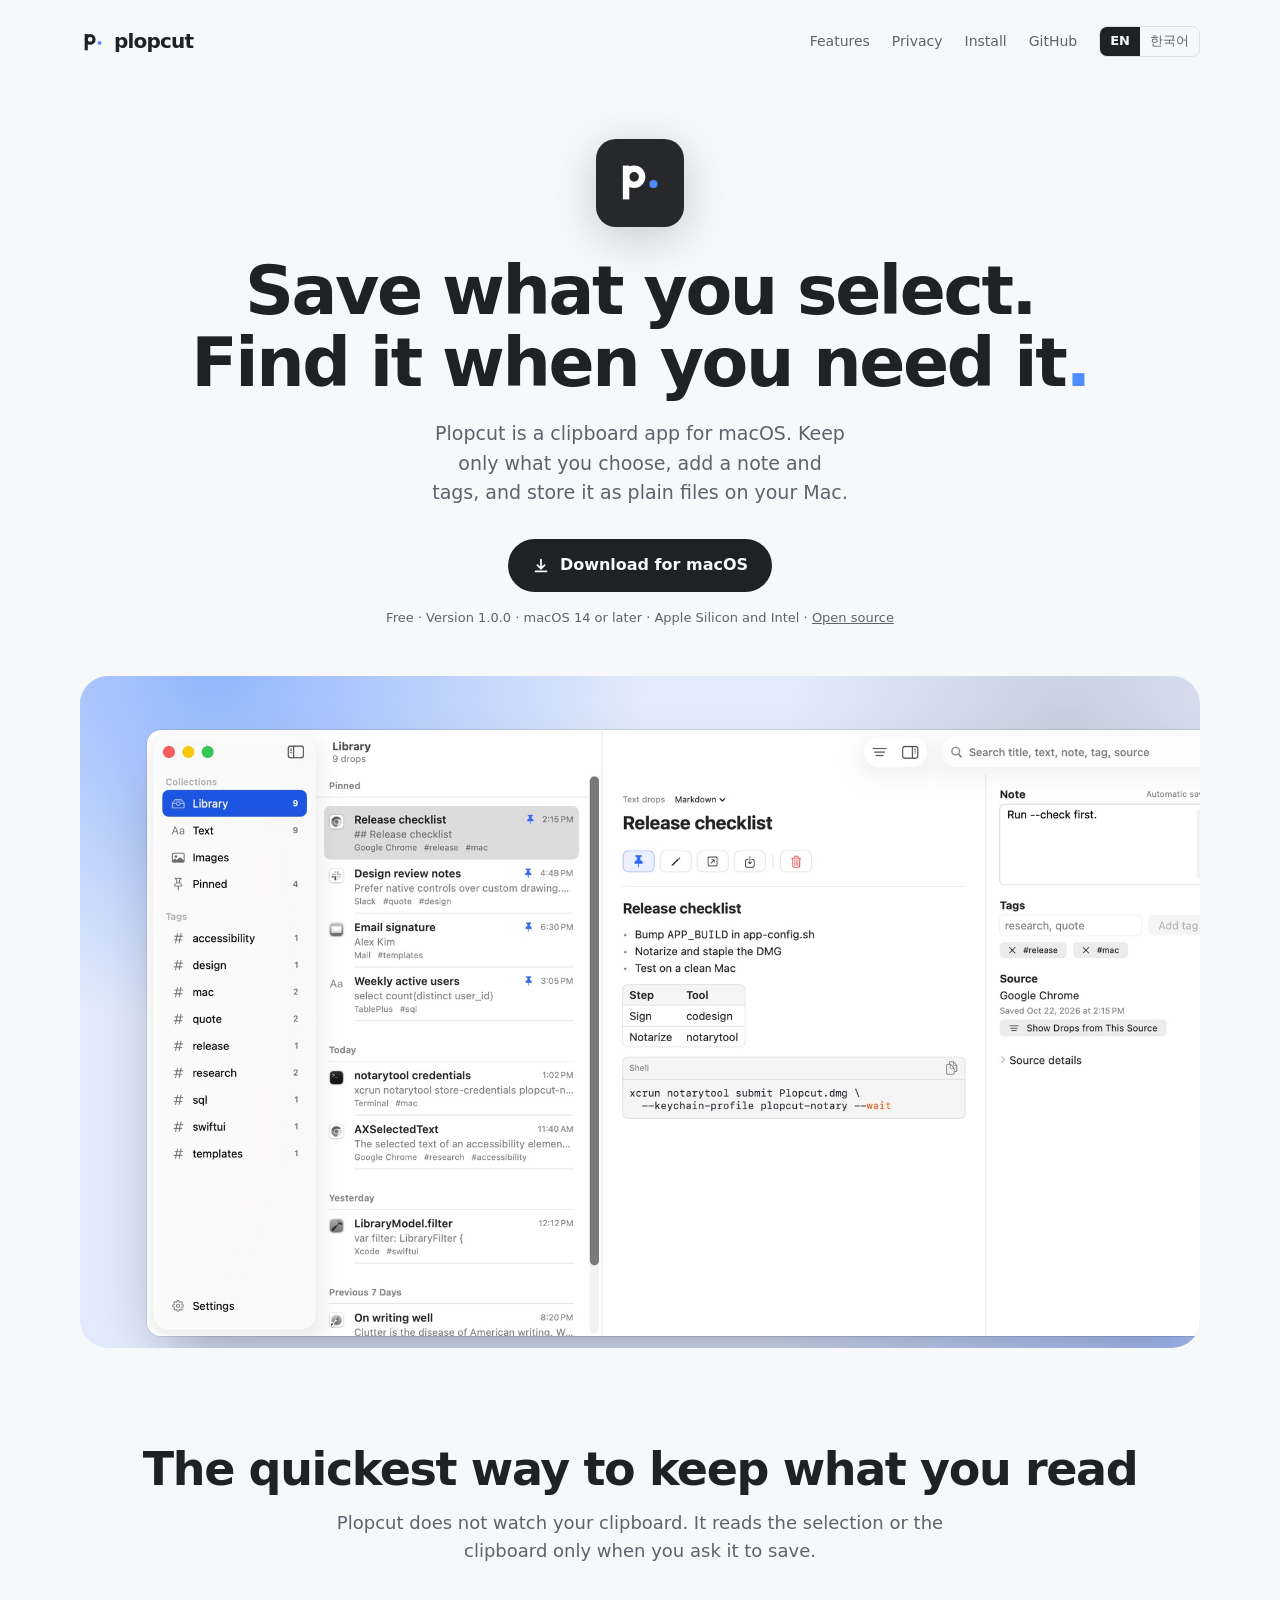
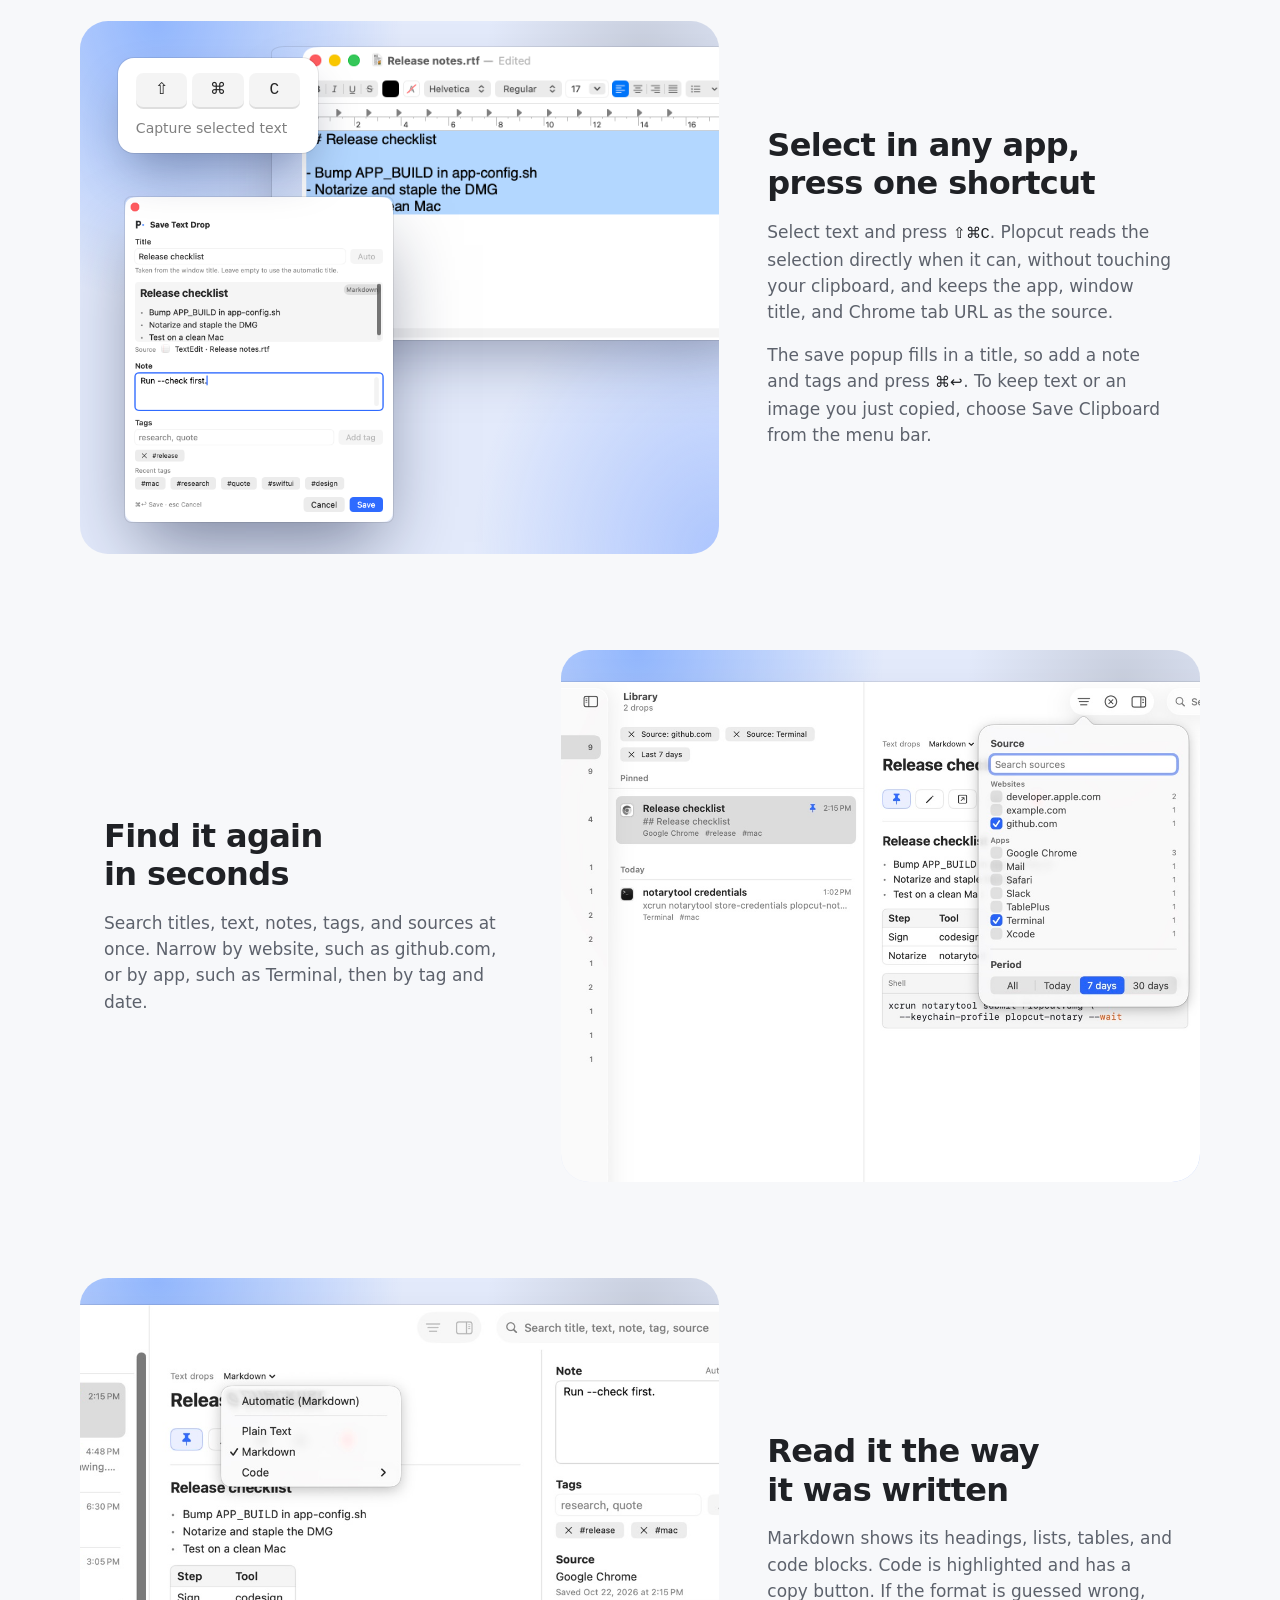
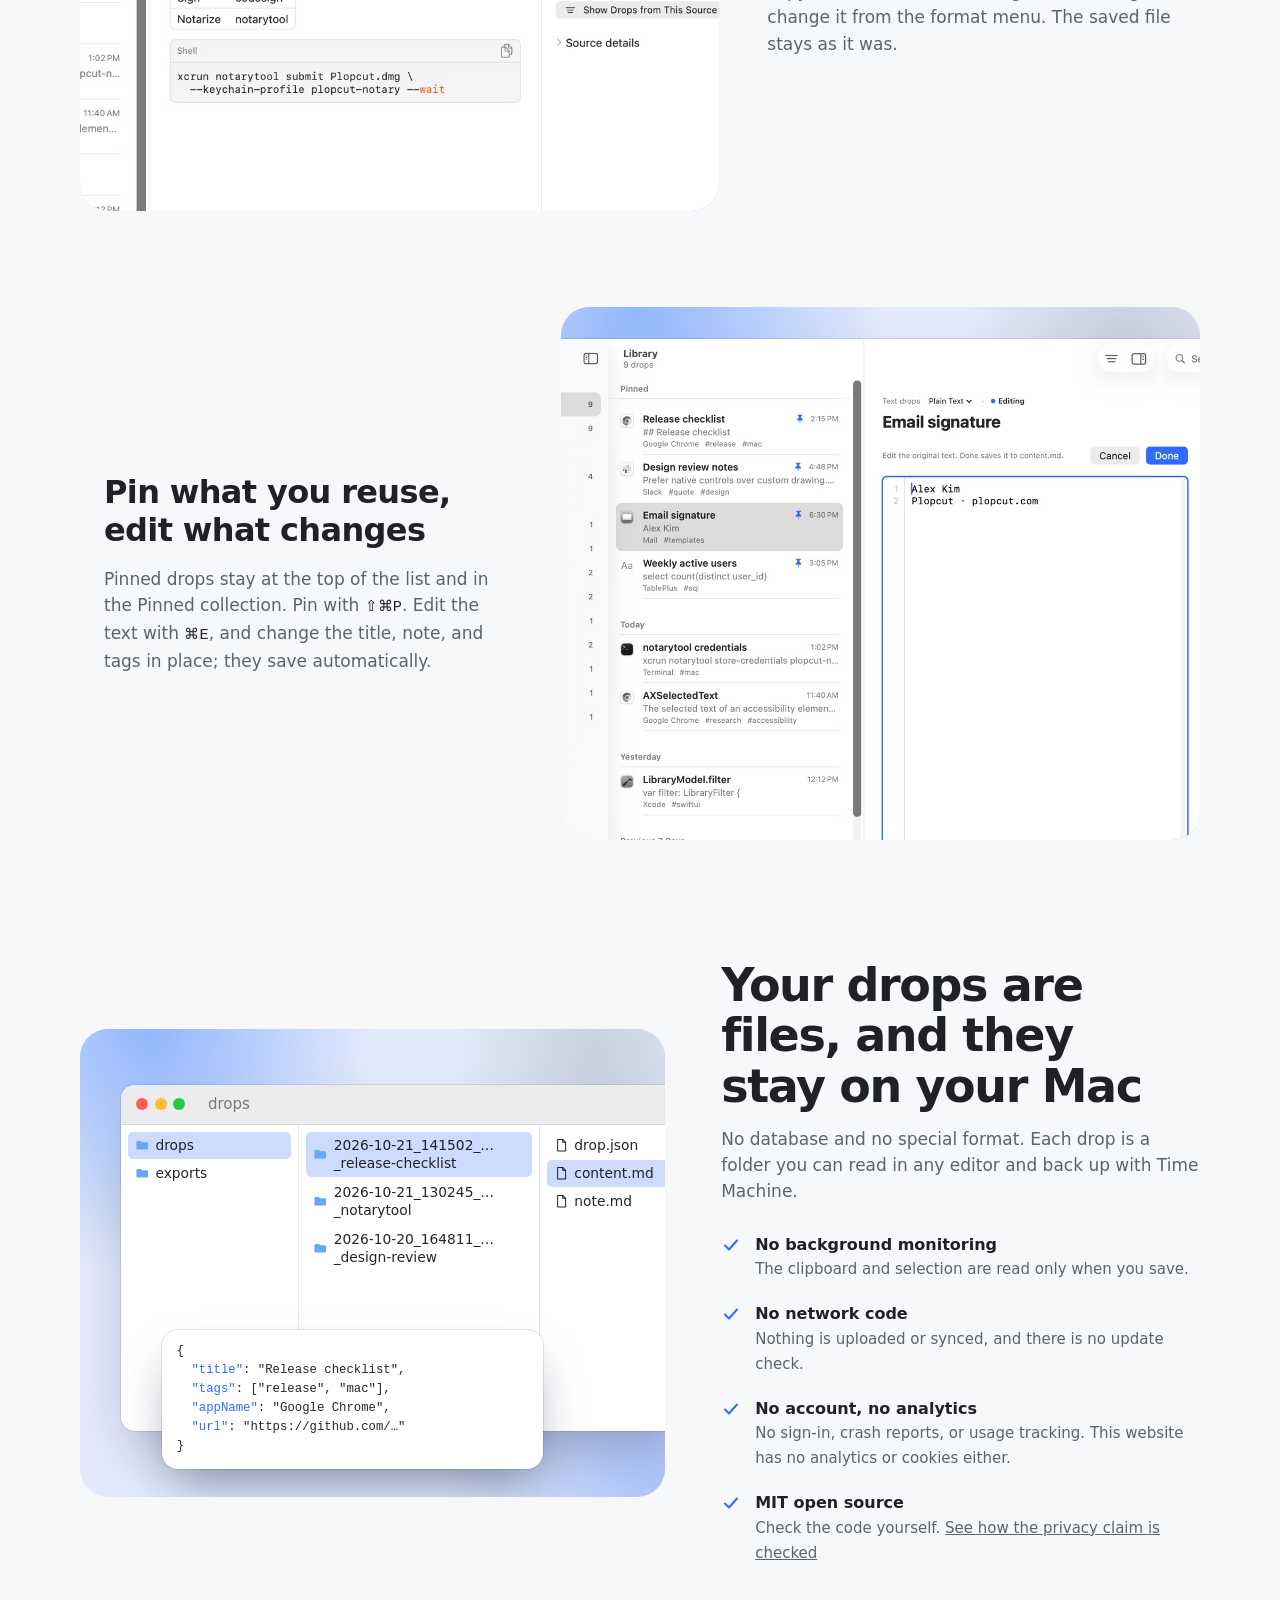
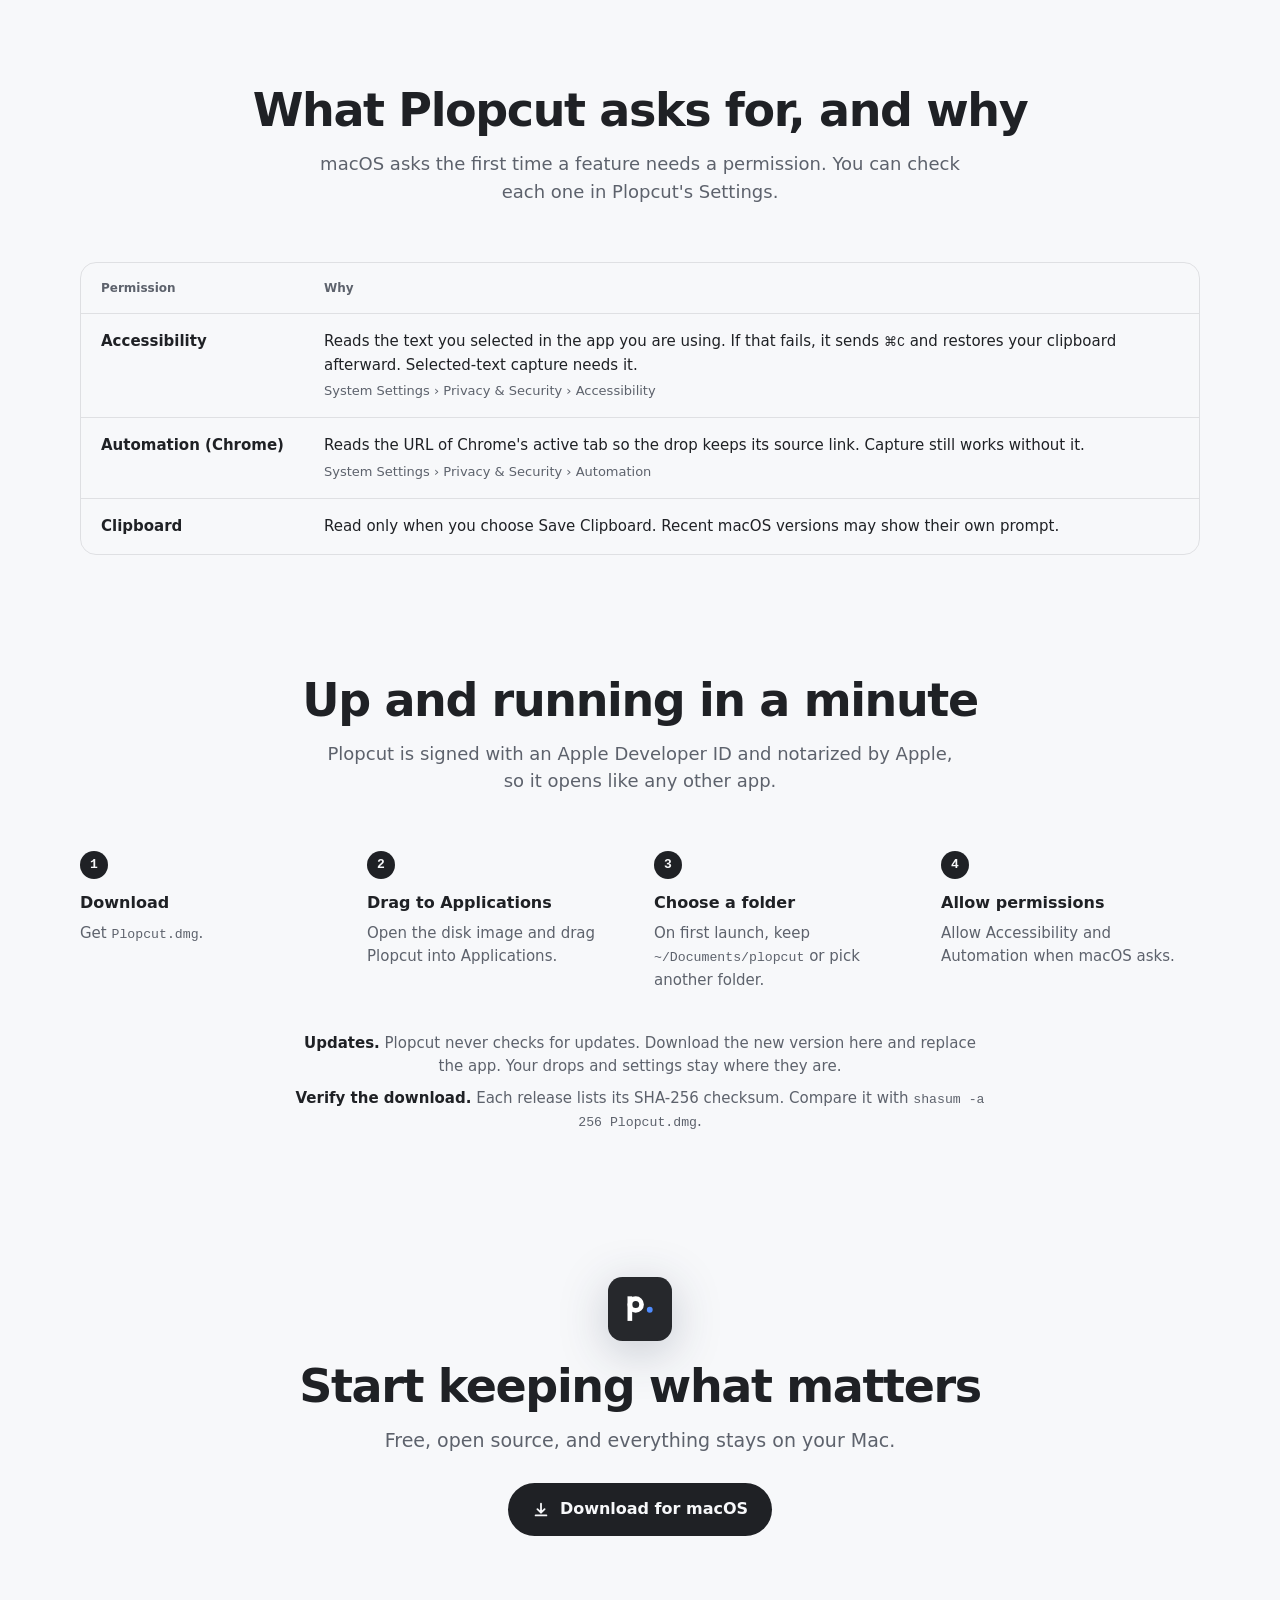
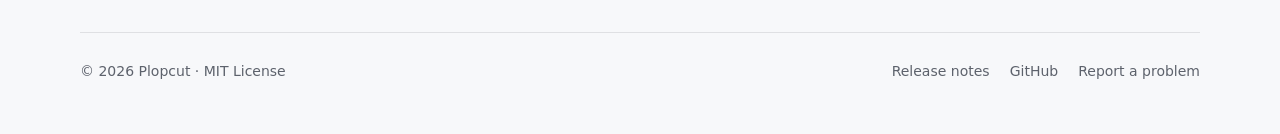
==== site/index.html @ f56895b6 "feat: add the static download site in English and Korean (PLO-109) site/index.html (en) and site/ko/" ====
<!doctype html>
<html lang="en">
<head>
<meta charset="utf-8">
<meta name="viewport" content="width=device-width, initial-scale=1, viewport-fit=cover">
<title>Plopcut — Save what you select, find it when you need it</title>
<meta name="description" content="Plopcut is a free, open-source clipboard app for macOS. Keep only what you choose, add a note and tags, and store it as plain files on your Mac.">
<meta name="color-scheme" content="light dark">
<link rel="canonical" href="https://plopcut.com/">
<link rel="alternate" hreflang="en" href="https://plopcut.com/">
<link rel="alternate" hreflang="ko" href="https://plopcut.com/ko/">
<link rel="alternate" hreflang="x-default" href="https://plopcut.com/">
<link rel="icon" href="assets/icon.svg" type="image/svg+xml">
<link rel="stylesheet" href="assets/site.css">
</head>
<body>
<svg width="0" height="0" style="position:absolute" aria-hidden="true">
  <symbol id="mark" viewBox="0 0 100 100">
    <g transform="translate(-5 -6)">
      <path d="M23 25H35V88H23Z" fill="currentColor"/>
      <circle cx="44" cy="46" r="15" fill="none" stroke="currentColor" stroke-width="12"/>
      <circle cx="80" cy="59.5" r="7.5" fill="#4f8cff"/>
    </g>
  </symbol>
  <symbol id="mark-mono" viewBox="0 0 100 100">
    <g transform="translate(-5 -6)" fill="currentColor">
      <path d="M23 25H35V88H23Z"/>
      <circle cx="44" cy="46" r="15" fill="none" stroke="currentColor" stroke-width="12"/>
      <circle cx="80" cy="59.5" r="7.5"/>
    </g>
  </symbol>
  <symbol id="appicon" viewBox="0 0 100 100">
    <rect width="100" height="100" rx="22.5" fill="#26282c"/>
    <g transform="translate(19.5 18.6) scale(0.61) translate(-5 -6)">
      <path d="M23 25H35V88H23Z" fill="#fff"/>
      <circle cx="44" cy="46" r="15" fill="none" stroke="#fff" stroke-width="12"/>
      <circle cx="80" cy="59.5" r="7.5" fill="#4f8cff"/>
    </g>
  </symbol>
  <symbol id="check" viewBox="0 0 20 20"><path d="M4 10.5l4 4 8-9" fill="none" stroke="currentColor" stroke-width="2" stroke-linecap="round" stroke-linejoin="round"/></symbol>
  <symbol id="i-pin" viewBox="0 0 20 20"><path d="M7 2h6l-1 5 3 3H5l3-3-1-5zM10 10v8" fill="none" stroke="currentColor" stroke-width="1.7" stroke-linejoin="round" stroke-linecap="round"/></symbol>
  <symbol id="i-pin-fill" viewBox="0 0 20 20"><path d="M7 2h6l-1 5 3 3H5l3-3-1-5z" fill="currentColor"/><path d="M10 10v8" stroke="currentColor" stroke-width="1.7" stroke-linecap="round"/></symbol>
  <symbol id="i-pencil" viewBox="0 0 20 20"><path d="M13.5 3.5l3 3L7 16H4v-3z" fill="none" stroke="currentColor" stroke-width="1.6" stroke-linejoin="round"/></symbol>
  <symbol id="i-open" viewBox="0 0 20 20"><path d="M11 3h6v6M17 3l-8 8M14 12v4H4V6h4" fill="none" stroke="currentColor" stroke-width="1.6" stroke-linecap="round" stroke-linejoin="round"/></symbol>
  <symbol id="i-export" viewBox="0 0 20 20"><path d="M10 3v9M6 8l4 4 4-4M4 15h12" fill="none" stroke="currentColor" stroke-width="1.6" stroke-linecap="round" stroke-linejoin="round"/></symbol>
  <symbol id="i-trash" viewBox="0 0 20 20"><path d="M4 6h12M8 6V4h4v2M6 6l1 10h6l1-10" fill="none" stroke="currentColor" stroke-width="1.6" stroke-linecap="round" stroke-linejoin="round"/></symbol>
  <symbol id="i-folder" viewBox="0 0 20 20"><path d="M2 5.5A1.5 1.5 0 013.5 4H8l2 2h6.5A1.5 1.5 0 0118 7.5v7a1.5 1.5 0 01-1.5 1.5h-13A1.5 1.5 0 012 14.5z" fill="#6aa5f8"/></symbol>
  <symbol id="i-doc" viewBox="0 0 20 20"><path d="M5 2h7l4 4v12H5z" fill="none" stroke="currentColor" stroke-width="1.4" stroke-linejoin="round"/><path d="M12 2v4h4" fill="none" stroke="currentColor" stroke-width="1.4" stroke-linejoin="round"/></symbol>
</svg>

<div class="wrap">
  <header class="top">
    <a class="brand" href="#top" aria-label="Plopcut">
      <svg aria-hidden="true"><use href="#mark"/></svg>
      <span class="wordmark">plopcut</span>
    </a>
    <div class="nav">
      <a class="sec" href="#features">Features</a>
      <a class="sec" href="#privacy">Privacy</a>
      <a class="sec" href="#install">Install</a>
      <a href="https://github.com/chan-byeong/plopcut">GitHub</a>
      <nav class="lang" aria-label="Language"><a href="./" aria-current="page">EN</a><a href="ko/" lang="ko" hreflang="ko">한국어</a></nav>
    </div>
  </header>

  <main id="top">
    <div class="hero">
      <svg class="icon" viewBox="0 0 100 100" role="img" aria-label="Plopcut app icon">
        <rect width="100" height="100" rx="22.5" fill="#26282c"/>
        <g transform="translate(19.5 18.6) scale(0.61) translate(-5 -6)">
          <path d="M23 25H35V88H23Z" fill="#fff"/>
          <circle cx="44" cy="46" r="15" fill="none" stroke="#fff" stroke-width="12"/>
          <circle class="dot" cx="80" cy="59.5" r="7.5" fill="#4f8cff"/>
        </g>
      </svg>
      <h1><span class="line">Save what you select.</span><span class="line">Find it when you need it<span class="dotmark">.</span></span></h1>
      <p class="lede">Plopcut is a clipboard app for macOS. Keep only what you choose, add a note and tags, and store it as plain files on your Mac.</p>
      <a class="btn" href="https://github.com/chan-byeong/plopcut/releases/latest/download/Plopcut.dmg">
        <svg viewBox="0 0 20 20" aria-hidden="true"><path d="M10 3v10m0 0l-4-4m4 4l4-4M4 16h12" fill="none" stroke="currentColor" stroke-width="2" stroke-linecap="round" stroke-linejoin="round"/></svg>
        <span>Download for macOS</span>
      </a>
      <p class="meta">Free · Version 1.0.0 · macOS 14 or later · Apple Silicon and Intel · <a href="https://github.com/chan-byeong/plopcut">Open source</a></p>
    </div>

    <div class="panel tall">
      <img class="shot hero-shot" src="assets/img/lib-en.jpg" alt="The Plopcut Library window: collections and tags in the sidebar, a list of drops with pinned drops on top, and a Markdown drop with its note and tags">
    </div>

    <section id="features">
      <div class="sec-head">
        <h2>The quickest way to keep what you read</h2>
        <p>Plopcut does not watch your clipboard. It reads the selection or the clipboard only when you ask it to save.</p>
      </div>

      <div class="feats">
        <article class="feat">
          <div class="panel media">
            <img class="shot s-textedit lone" src="assets/img/textedit-en.png" alt="Text selected in TextEdit" loading="lazy" decoding="async">
            <img class="shot s-popup lone" src="assets/img/popup-en.png" alt="The Save Text Drop popup with a title, a Markdown preview, the source, a note, and tags" loading="lazy" decoding="async">
            <div class="float f-keys" aria-hidden="true">
              <div class="keys"><span class="kbd">⇧</span><span class="kbd">⌘</span><span class="kbd">C</span></div>
              <span class="muted">Capture selected text</span>
            </div>
          </div>
          <div class="copy">
            <h3>Select in any app, press one shortcut</h3>
            <p>Select text and press <kbd>⇧⌘C</kbd>. Plopcut reads the selection directly when it can, without touching your clipboard, and keeps the app, window title, and Chrome tab URL as the source.</p>
            <p>The save popup fills in a title, so add a note and tags and press <kbd>⌘↩</kbd>. To keep text or an image you just copied, choose Save Clipboard from the menu bar.</p>
          </div>
        </article>

        <article class="feat">
          <div class="panel media">
            <img class="shot s-filter" src="assets/img/filter-en.jpg" alt="The Library filtered to github.com and Terminal over the last 7 days, with the source filter open" loading="lazy" decoding="async">
          </div>
          <div class="copy">
            <h3>Find it again in seconds</h3>
            <p>Search titles, text, notes, tags, and sources at once. Narrow by website, such as github.com, or by app, such as Terminal, then by tag and date.</p>
          </div>
        </article>

        <article class="feat">
          <div class="panel media">
            <img class="shot s-fmt" src="assets/img/fmt-en.jpg" alt="A Markdown drop with a list, a table, and a code block, with the format menu open" loading="lazy" decoding="async">
          </div>
          <div class="copy">
            <h3>Read it the way it was written</h3>
            <p>Markdown shows its headings, lists, tables, and code blocks. Code is highlighted and has a copy button. If the format is guessed wrong, change it from the format menu. The saved file stays as it was.</p>
          </div>
        </article>

        <article class="feat">
          <div class="panel media">
            <img class="shot s-edit" src="assets/img/edit-en.jpg" alt="Pinned drops at the top of the list and a drop open for editing" loading="lazy" decoding="async">
          </div>
          <div class="copy">
            <h3>Pin what you reuse, edit what changes</h3>
            <p>Pinned drops stay at the top of the list and in the Pinned collection. Pin with <kbd>⇧⌘P</kbd>. Edit the text with <kbd>⌘E</kbd>, and change the title, note, and tags in place; they save automatically.</p>
          </div>
        </article>
      </div>
    </section>

    <section id="privacy">
      <div class="split">
        <div class="panel square" role="img" aria-label="A drop folder in Finder with drop.json, content.md, and note.md">
          <div class="win finder">
            <div class="bar"><span class="lights"><i></i><i></i><i></i></span><span class="muted" style="margin-left:1em">drops</span></div>
            <div class="cols">
              <div><div class="f sel"><svg><use href="#i-folder"/></svg><span class="ell">drops</span></div><div class="f"><svg><use href="#i-folder"/></svg>exports</div></div>
              <div><div class="f sel"><svg><use href="#i-folder"/></svg><span class="ell">2026-10-21_141502_…_release-checklist</span></div><div class="f"><svg><use href="#i-folder"/></svg><span class="ell">2026-10-21_130245_…_notarytool</span></div><div class="f"><svg><use href="#i-folder"/></svg><span class="ell">2026-10-20_164811_…_design-review</span></div></div>
              <div><div class="f"><svg><use href="#i-doc"/></svg>drop.json</div><div class="f sel"><svg><use href="#i-doc"/></svg>content.md</div><div class="f"><svg><use href="#i-doc"/></svg>note.md</div></div>
            </div>
          </div>
          <div class="float f-json">{
  <span class="j-k">"title"</span>: "Release checklist",
  <span class="j-k">"tags"</span>: ["release", "mac"],
  <span class="j-k">"appName"</span>: "Google Chrome",
  <span class="j-k">"url"</span>: "https://github.com/…"
}</div>
        </div>
        <div>
          <h2>Your drops are files, and they stay on your Mac</h2>
          <p style="color:var(--muted);margin:0;font-size:17px">No database and no special format. Each drop is a folder you can read in any editor and back up with Time Machine.</p>
          <ul class="checks">
            <li><svg aria-hidden="true"><use href="#check"/></svg><div><b>No background monitoring</b><span>The clipboard and selection are read only when you save.</span></div></li>
            <li><svg aria-hidden="true"><use href="#check"/></svg><div><b>No network code</b><span>Nothing is uploaded or synced, and there is no update check.</span></div></li>
            <li><svg aria-hidden="true"><use href="#check"/></svg><div><b>No account, no analytics</b><span>No sign-in, crash reports, or usage tracking. This website has no analytics or cookies either.</span></div></li>
            <li><svg aria-hidden="true"><use href="#check"/></svg><div><b>MIT open source</b><span>Check the code yourself. <a href="https://github.com/chan-byeong/plopcut/blob/swift/main/docs/privacy.md">See how the privacy claim is checked</a></span></div></li>
          </ul>
        </div>
      </div>
    </section>

    <section id="permissions">
      <div class="sec-head">
        <h2>What Plopcut asks for, and why</h2>
        <p>macOS asks the first time a feature needs a permission. You can check each one in Plopcut's Settings.</p>
      </div>
      <div class="table-wrap">
        <table>
          <thead><tr><th>Permission</th><th>Why</th></tr></thead>
          <tbody>
            <tr><td>Accessibility</td><td><span>Reads the text you selected in the app you are using. If that fails, it sends <code>⌘C</code> and restores your clipboard afterward. Selected-text capture needs it.</span><div class="where">System Settings › Privacy &amp; Security › Accessibility</div></td></tr>
            <tr><td>Automation (Chrome)</td><td><span>Reads the URL of Chrome's active tab so the drop keeps its source link. Capture still works without it.</span><div class="where">System Settings › Privacy &amp; Security › Automation</div></td></tr>
            <tr><td>Clipboard</td><td>Read only when you choose Save Clipboard. Recent macOS versions may show their own prompt.</td></tr>
          </tbody>
        </table>
      </div>
    </section>

    <section id="install">
      <div class="sec-head">
        <h2>Up and running in a minute</h2>
        <p>Plopcut is signed with an Apple Developer ID and notarized by Apple, so it opens like any other app.</p>
      </div>
      <ol class="steps">
        <li><b>Download</b><span>Get <code>Plopcut.dmg</code>.</span></li>
        <li><b>Drag to Applications</b><span>Open the disk image and drag Plopcut into Applications.</span></li>
        <li><b>Choose a folder</b><span>On first launch, keep <code>~/Documents/plopcut</code> or pick another folder.</span></li>
        <li><b>Allow permissions</b><span>Allow Accessibility and Automation when macOS asks.</span></li>
      </ol>
      <div class="note">
        <div><b>Updates.</b> <span>Plopcut never checks for updates. Download the new version here and replace the app. Your drops and settings stay where they are.</span></div>
        <div><b>Verify the download.</b> <span>Each release lists its SHA-256 checksum. Compare it with <code>shasum -a 256 Plopcut.dmg</code>.</span></div>
      </div>
    </section>

    <div class="closing">
      <svg class="icon" aria-hidden="true"><use href="#appicon"/></svg>
      <h2>Start keeping what matters</h2>
      <p class="lede" style="margin-bottom:28px">Free, open source, and everything stays on your Mac.</p>
      <a class="btn" href="https://github.com/chan-byeong/plopcut/releases/latest/download/Plopcut.dmg">
        <svg viewBox="0 0 20 20" aria-hidden="true"><path d="M10 3v10m0 0l-4-4m4 4l4-4M4 16h12" fill="none" stroke="currentColor" stroke-width="2" stroke-linecap="round" stroke-linejoin="round"/></svg>
        <span>Download for macOS</span>
      </a>
    </div>
  </main>

  <footer>
    <div class="row2">
      <span>© 2026 Plopcut · <span>MIT License</span></span>
      <nav>
        <a href="https://github.com/chan-byeong/plopcut/releases">Release notes</a>
        <a href="https://github.com/chan-byeong/plopcut">GitHub</a>
        <a href="https://github.com/chan-byeong/plopcut/issues">Report a problem</a>
      </nav>
    </div>
  </footer>
</div>
</body>
</html>
---- site/assets/site.css ----
/* Layout: centered hero over a full Library window; then feature blocks in the Codex pattern
   (heading + short copy, then a wide gradient panel with a cropped UI and one floating card). */
:root {
  --bg: #f7f8fa;
  --ink: #1f2125;
  --muted: #5d626c;
  --line: rgba(31, 33, 37, 0.11);
  --accent: #2f6bff;
  --on-accent: #ffffff;
  --dot: #4f8cff;
  /* gradient panels */
  --panel: #e3eafb;
  --g1: rgba(79, 140, 255, 0.55);
  --g2: rgba(150, 182, 255, 0.7);
  --g3: rgba(38, 40, 44, 0.14);
  /* app UI inside panels (macOS light) */
  --win: #ffffff;
  --win-side: #f2f3f5;
  --win-bar: #ececee;
  --win-line: rgba(0, 0, 0, 0.09);
  --ui-ink: rgba(0, 0, 0, 0.85);
  --ui-muted: rgba(0, 0, 0, 0.5);
  --well: rgba(0, 0, 0, 0.045);
  --hl: rgba(47, 107, 255, 0.24);
  --font: -apple-system, BlinkMacSystemFont, "SF Pro Text", "Apple SD Gothic Neo", system-ui, sans-serif;
  --mono: ui-monospace, "SF Mono", Menlo, monospace;
}
@media (prefers-color-scheme: dark) {
  :root:not([data-theme="light"]) {
    --bg: #111215; --ink: #f2f3f5; --muted: #9ba0aa; --line: rgba(255, 255, 255, 0.1);
    --accent: #4f8cff; --on-accent: #0c1424; --dot: #4f8cff;
    --panel: #151a24; --g1: rgba(47, 107, 255, 0.5); --g2: rgba(79, 140, 255, 0.22); --g3: rgba(255, 255, 255, 0.05);
    --win: #232529; --win-side: #1c1e21; --win-bar: #2a2c30; --win-line: rgba(255, 255, 255, 0.09);
    --ui-ink: rgba(255, 255, 255, 0.88); --ui-muted: rgba(255, 255, 255, 0.52); --well: rgba(255, 255, 255, 0.05); --hl: rgba(79, 140, 255, 0.35);
    color-scheme: dark;
  }
}
:root[data-theme="dark"] {
  --bg: #111215; --ink: #f2f3f5; --muted: #9ba0aa; --line: rgba(255, 255, 255, 0.1);
  --accent: #4f8cff; --on-accent: #0c1424; --dot: #4f8cff;
  --panel: #151a24; --g1: rgba(47, 107, 255, 0.5); --g2: rgba(79, 140, 255, 0.22); --g3: rgba(255, 255, 255, 0.05);
  --win: #232529; --win-side: #1c1e21; --win-bar: #2a2c30; --win-line: rgba(255, 255, 255, 0.09);
  --ui-ink: rgba(255, 255, 255, 0.88); --ui-muted: rgba(255, 255, 255, 0.52); --well: rgba(255, 255, 255, 0.05); --hl: rgba(79, 140, 255, 0.35);
  color-scheme: dark;
}

body { background: var(--bg); color: var(--ink); font-family: var(--font); font-size: 16px; line-height: 1.55; -webkit-font-smoothing: antialiased; }
:root:lang(ko) body { word-break: keep-all; }
a { color: inherit; }
:focus-visible { outline: 2px solid var(--accent); outline-offset: 2px; border-radius: 4px; }
.wrap {
  max-width: 1120px; margin: 0 auto;
  padding-left: max(16px, env(safe-area-inset-left, 0px));
  padding-right: max(16px, env(safe-area-inset-right, 0px));
}

/* Header */
.top { display: flex; align-items: center; justify-content: space-between; gap: 16px; padding-block: 18px; }
.brand { display: flex; align-items: center; gap: 8px; text-decoration: none; }
.brand svg { width: 26px; height: 26px; color: var(--ink); }
.wordmark { font-weight: 600; font-size: 20px; letter-spacing: -0.04em; }
.nav { display: flex; align-items: center; gap: 22px; font-size: 14px; color: var(--muted); }
.nav a { text-decoration: none; }
.nav a:hover { color: var(--ink); }
.lang { display: flex; border: 1px solid var(--line); border-radius: 8px; overflow: hidden; }
.lang a { font-size: 13px; color: var(--muted); padding: 4px 10px; }
.lang a[aria-current="page"] { background: var(--ink); color: var(--bg); font-weight: 600; }
@media (max-width: 720px) { .nav .sec { display: none; } }

/* Hero */
.hero { text-align: center; padding-block: 64px 48px; display: grid; justify-items: center; }
.icon { width: 88px; height: 88px; margin-bottom: 28px; filter: drop-shadow(0 10px 24px rgba(20, 30, 60, 0.22)); }
.icon .dot { animation: drop 460ms cubic-bezier(.3, 1.45, .5, 1) 300ms both; transform-box: fill-box; transform-origin: center; }
@keyframes drop { from { transform: translateY(-280%); } to { transform: none; } }
@media (prefers-reduced-motion: reduce) { .icon .dot { animation: none; } }
h1 { font-size: clamp(36px, 6vw, 68px); line-height: 1.06; letter-spacing: -0.035em; font-weight: 700; margin: 0 0 20px; }
h1 .line { display: block; }
:root:lang(ko) h1 { letter-spacing: -0.025em; line-height: 1.16; }
h1 .dotmark { color: var(--dot); }
.lede { font-size: 19px; color: var(--muted); max-width: 32em; margin: 0 0 32px; text-wrap: balance; }
.btn {
  display: inline-flex; align-items: center; gap: 10px; text-decoration: none;
  background: var(--ink); color: var(--bg); font-weight: 600; font-size: 16px; padding: 14px 24px; border-radius: 999px;
}
.btn:hover { opacity: 0.88; }
.btn svg { width: 18px; height: 18px; }
.meta { margin: 16px 0 0; font-size: 13px; color: var(--muted); font-variant-numeric: tabular-nums; }
.meta a { color: var(--muted); }

/* Gradient panel that frames each UI crop */
.panel {
  position: relative; overflow: hidden; border-radius: 28px; aspect-ratio: 16 / 9; width: 100%;
  background-color: var(--panel);
  background-image:
    radial-gradient(55% 75% at 12% 0%, var(--g1), transparent 70%),
    radial-gradient(55% 80% at 100% 100%, var(--g2), transparent 70%),
    radial-gradient(35% 55% at 88% 6%, var(--g3), transparent 70%);
  font-size: clamp(11px, 1.35vw, 15px); line-height: 1.35; color: var(--ui-ink); text-align: left;
}
.panel.tall { aspect-ratio: 16 / 9.6; }
.win {
  position: absolute; background: var(--win); border-radius: 14px; overflow: hidden;
  box-shadow: 0 0 0 1px var(--win-line), 0 30px 60px -20px rgba(15, 25, 60, 0.35);
}
.float {
  position: absolute; background: var(--win); border-radius: 16px; padding: 1.1em 1.25em;
  box-shadow: 0 0 0 1px var(--win-line), 0 24px 50px -12px rgba(15, 25, 60, 0.4);
}
.bar { display: flex; align-items: center; gap: 0.5em; height: 2.6em; padding: 0 1em; background: var(--win-bar); border-bottom: 1px solid var(--win-line); }
.lights { display: flex; gap: 0.45em; }
.lights i { width: 0.8em; height: 0.8em; border-radius: 50%; background: #ff5f57; }
.lights i:nth-child(2) { background: #febc2e; }
.lights i:nth-child(3) { background: #28c840; }
.muted { color: var(--ui-muted); }
.mono { font-family: var(--mono); }
.kbd { display: inline-grid; place-items: center; min-width: 2.2em; height: 2.2em; padding: 0 0.5em; border-radius: 0.45em; background: var(--well); box-shadow: inset 0 -2px 0 var(--win-line); font-family: var(--mono); font-weight: 500; font-size: 1.15em; }
:root[data-theme="dark"] .ell { white-space: nowrap; overflow: hidden; text-overflow: ellipsis; }

/* Real screenshots inside the panels. Region captures keep a sliver of desktop at the window corners,
   so the image gets the window's own corner radius. */
.shot { position: absolute; display: block; max-width: none; height: auto; border-radius: 1.3% / 2.3%;
  box-shadow: 0 0 0 1px var(--win-line), 0 30px 60px -20px rgba(15, 25, 60, 0.4); }
.shot.lone { border-radius: 2.4% / 2%; }
.hero-shot { left: 6%; top: 8%; width: 96%; }

/* Sections */
section { padding-block: 96px 24px; }
.sec-head { text-align: center; display: grid; justify-items: center; margin-bottom: 56px; }
h2 { font-size: clamp(30px, 4vw, 46px); line-height: 1.1; letter-spacing: -0.03em; margin: 0 0 14px; text-wrap: balance; }
.sec-head p { color: var(--muted); max-width: 36em; margin: 0; font-size: 18px; }

/* Feature rows alternate image | text and text | image. */
.feats { display: grid; gap: 96px; }
.feat { display: grid; grid-template-columns: minmax(0, 7fr) minmax(0, 5fr); gap: 24px; align-items: center; }
.feat:nth-child(even) { grid-template-columns: minmax(0, 5fr) minmax(0, 7fr); }
.feat:nth-child(even) .media { order: 2; }
.feat .copy { display: grid; gap: 16px; padding-inline: 24px; }
.feat h3 { font-size: clamp(24px, 2.6vw, 32px); line-height: 1.2; letter-spacing: -0.02em; margin: 0; text-wrap: balance; }
.feat p { margin: 0; color: var(--muted); font-size: 17px; }
.feat p kbd { font-family: var(--mono); font-size: 0.9em; color: var(--ink); }
.media { aspect-ratio: 6 / 5; }
.f-keys { left: 6%; top: 7%; display: grid; gap: 0.7em; justify-items: start; font-size: clamp(11px, 1.2vw, 14px); }
.f-keys .keys { display: flex; gap: 0.35em; }
.s-textedit { left: 30%; top: 5%; width: 78%; }
.s-popup { left: 7%; top: 33%; width: 42%; box-shadow: 0 0 0 1px var(--win-line), 0 34px 70px -14px rgba(15, 25, 60, 0.5); }
.s-filter { left: -16%; top: 6%; width: 150%; }
.s-fmt { left: -62%; top: 5%; width: 172%; }
.s-edit { left: -16%; top: 6%; width: 150%; }

/* Files + privacy */
.split { display: grid; grid-template-columns: minmax(0, 1.1fr) minmax(0, 0.9fr); gap: 56px; align-items: center; }
.panel.square { aspect-ratio: 5 / 4; }
.finder { left: 7%; top: 12%; right: -6%; bottom: 14%; display: grid; grid-template-rows: auto 1fr; }
.cols { display: grid; grid-template-columns: 1fr 1.35fr 0.9fr; font-size: 0.92em; min-height: 0; }
.cols > div { border-right: 1px solid var(--win-line); padding: 0.5em; display: grid; gap: 0.1em; align-content: start; min-width: 0; }
.cols .f { padding: 0.3em 0.5em; border-radius: 0.35em; display: flex; gap: 0.45em; align-items: center; }
.cols .f.sel { background: var(--hl); }
.cols svg { width: 1.05em; height: 1.05em; flex: none; }
.f-json { left: 14%; bottom: 6%; width: 60%; font-family: var(--mono); font-size: 0.82em; line-height: 1.55; white-space: pre; padding: 1em 1.2em; overflow: hidden; }
.j-k { color: var(--accent); }
.checks { list-style: none; margin: 28px 0 0; padding: 0; display: grid; gap: 20px; }
.checks li { display: grid; grid-template-columns: 22px 1fr; gap: 12px; }
.checks svg { width: 20px; height: 20px; margin-top: 2px; color: var(--accent); }
.checks b { display: block; }
.checks span { color: var(--muted); font-size: 15px; }
.split h2 { text-align: left; }

/* Permissions + install */
.table-wrap { overflow-x: auto; border: 1px solid var(--line); border-radius: 16px; }
table { border-collapse: collapse; width: 100%; min-width: 620px; font-size: 15px; }
th, td { text-align: left; vertical-align: top; padding: 16px 20px; border-bottom: 1px solid var(--line); }
tr:last-child td { border-bottom: 0; }
th { font-size: 12px; font-weight: 600; color: var(--muted); }
td:first-child { font-weight: 600; white-space: nowrap; }
td .where { font-size: 13px; color: var(--muted); margin-top: 4px; }
td code, .steps code, .note code { font-family: var(--mono); font-size: 0.88em; }
.steps { counter-reset: s; list-style: none; padding: 0; margin: 0; display: grid; grid-template-columns: repeat(4, minmax(0, 1fr)); gap: 28px; }
.steps li { counter-increment: s; display: grid; gap: 6px; align-content: start; }
.steps li::before { content: counter(s); font-family: var(--mono); font-size: 13px; font-weight: 600; width: 28px; height: 28px; border-radius: 50%; display: grid; place-items: center; background: var(--ink); color: var(--bg); margin-bottom: 6px; }
.steps span { color: var(--muted); font-size: 15px; }
.note { margin: 40px auto 0; display: grid; gap: 8px; color: var(--muted); font-size: 15px; max-width: 46em; text-align: center; }
.note b { color: var(--ink); }

.closing { text-align: center; padding-block: 120px 96px; display: grid; justify-items: center; }
.closing svg.icon { width: 64px; height: 64px; margin-bottom: 20px; }

footer { border-top: 1px solid var(--line); padding-block: 28px 44px; font-size: 14px; color: var(--muted); }
footer .row2 { display: flex; flex-wrap: wrap; justify-content: space-between; gap: 16px; align-items: center; }
footer nav { display: flex; flex-wrap: wrap; gap: 8px 20px; }
footer a { text-decoration: none; }
footer a:hover { color: var(--ink); text-decoration: underline; }

@media (max-width: 880px) {
  .feat, .feat:nth-child(even), .split { grid-template-columns: 1fr; }
  .feat:nth-child(even) .media { order: 0; }
  .feat { gap: 8px; }
  .feat .copy { padding-inline: 4px; }
  .split { gap: 32px; }
  .steps { grid-template-columns: repeat(2, minmax(0, 1fr)); }
}
@media (max-width: 640px) {
  .hero { padding-block: 32px 32px; }
  section { padding-block: 72px 16px; }
  .feats { gap: 64px; }
  .panel, .panel.tall, .panel.square { border-radius: 20px; font-size: 12px; }
  .panel.tall { aspect-ratio: 4 / 3; }
  .hero-shot { left: 5%; width: 150%; }
  .media { aspect-ratio: 1 / 1; }
  .s-textedit { left: 18%; width: 100%; }
  .s-popup { left: 5%; top: 30%; width: 58%; }
  .f-keys { display: none; }
  .finder { right: -45%; }
  .f-json { left: 8%; width: 84%; }
  .steps { grid-template-columns: 1fr; }
}
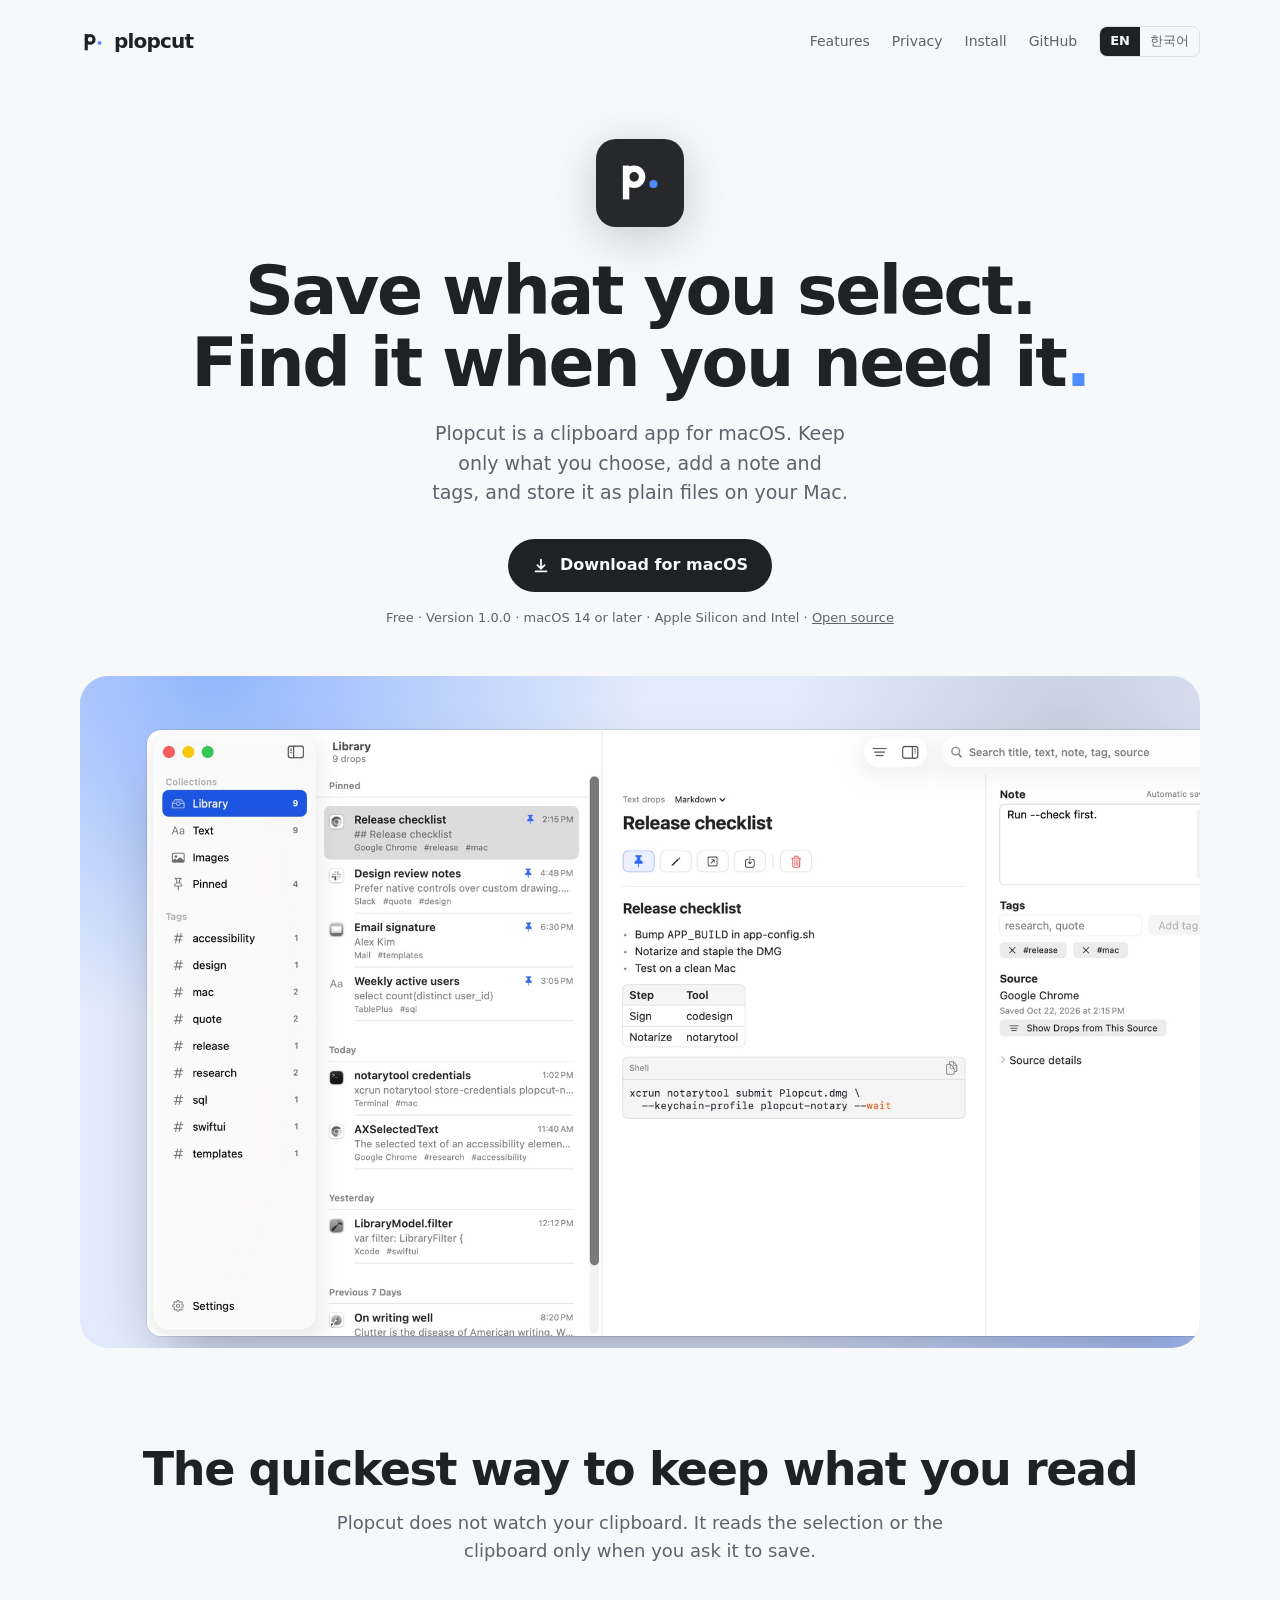
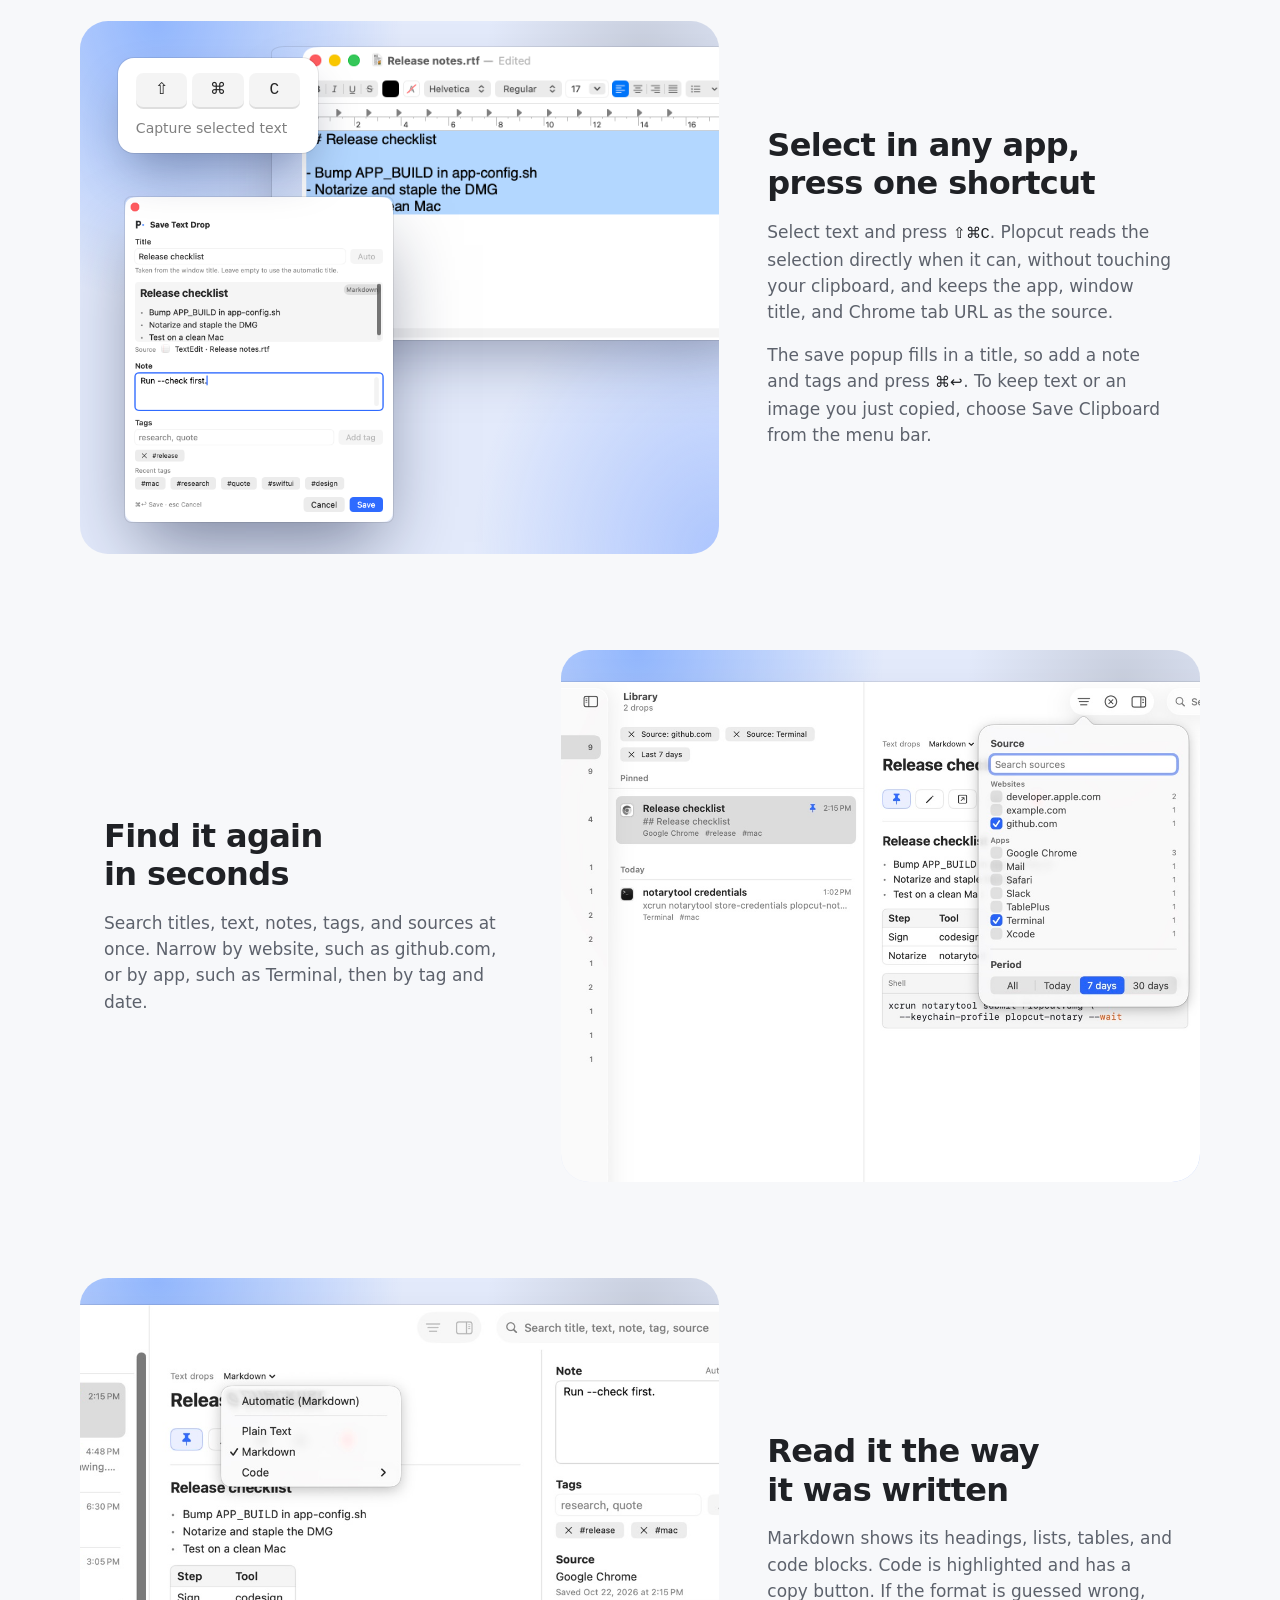
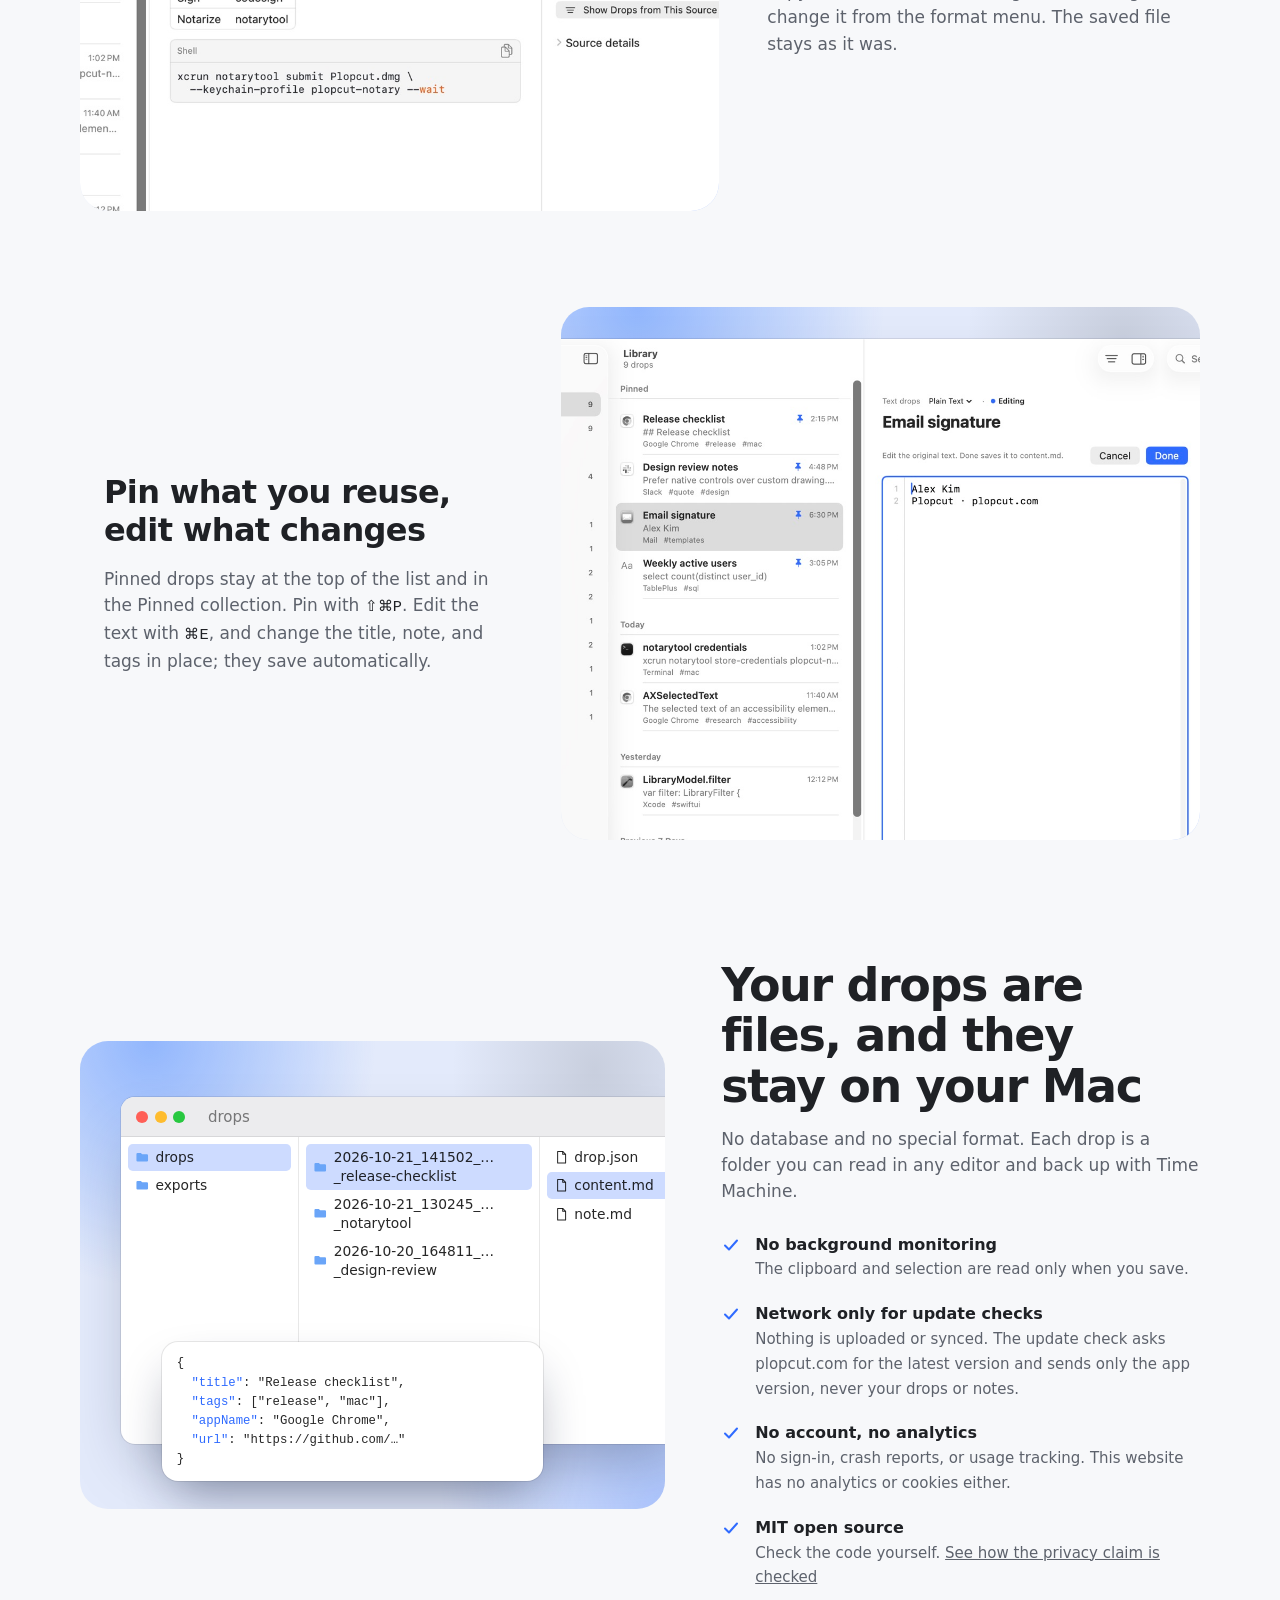
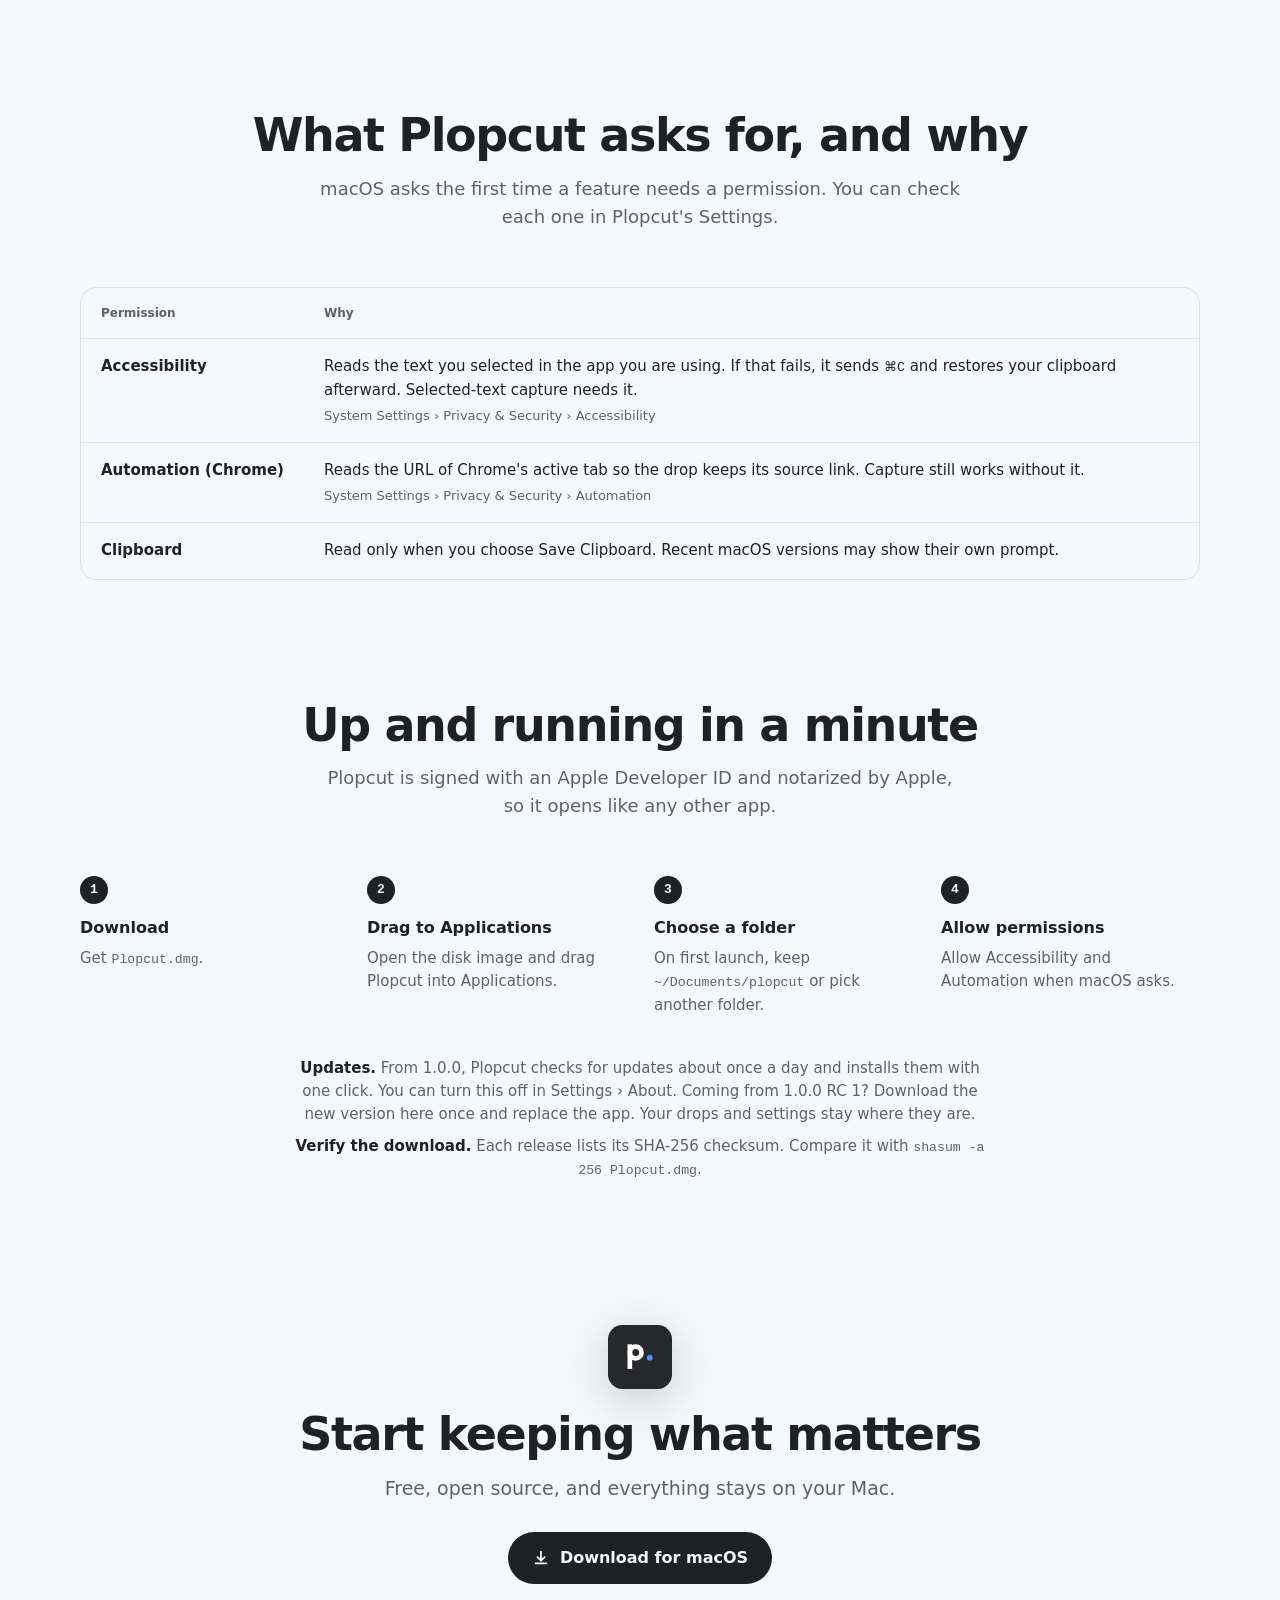
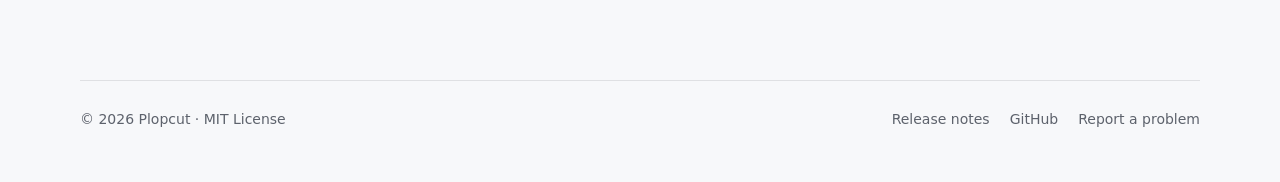
==== commit 3f567a83: "feat: publish the 1.0.0 appcast and describe automatic updates on the site (PLO-119) Co-Authored-By:" ====
--- a/site/index.html
+++ b/site/index.html
@@ -10,6 +10,23 @@
 <link rel="alternate" hreflang="en" href="https://plopcut.com/">
 <link rel="alternate" hreflang="ko" href="https://plopcut.com/ko/">
 <link rel="alternate" hreflang="x-default" href="https://plopcut.com/">
+<meta property="og:type" content="website">
+<meta property="og:site_name" content="Plopcut">
+<meta property="og:url" content="https://plopcut.com/">
+<meta property="og:title" content="Plopcut — Save what you select, find it when you need it">
+<meta property="og:description" content="Plopcut is a free, open-source clipboard app for macOS. Keep only what you choose, add a note and tags, and store it as plain files on your Mac.">
+<meta property="og:locale" content="en_US">
+<meta property="og:locale:alternate" content="ko_KR">
+<meta property="og:image" content="https://plopcut.com/assets/img/og-en.png">
+<meta property="og:image:type" content="image/png">
+<meta property="og:image:width" content="1200">
+<meta property="og:image:height" content="630">
+<meta property="og:image:alt" content="Plopcut app icon with the headline: Save what you select. Find it when you need it.">
+<meta name="twitter:card" content="summary_large_image">
+<meta name="twitter:title" content="Plopcut — Save what you select, find it when you need it">
+<meta name="twitter:description" content="Plopcut is a free, open-source clipboard app for macOS. Keep only what you choose, add a note and tags, and store it as plain files on your Mac.">
+<meta name="twitter:image" content="https://plopcut.com/assets/img/og-en.png">
+<meta name="twitter:image:alt" content="Plopcut app icon with the headline: Save what you select. Find it when you need it.">
 <link rel="icon" href="assets/icon.svg" type="image/svg+xml">
 <link rel="stylesheet" href="assets/site.css">
 </head>
@@ -164,7 +181,7 @@
           <p style="color:var(--muted);margin:0;font-size:17px">No database and no special format. Each drop is a folder you can read in any editor and back up with Time Machine.</p>
           <ul class="checks">
             <li><svg aria-hidden="true"><use href="#check"/></svg><div><b>No background monitoring</b><span>The clipboard and selection are read only when you save.</span></div></li>
-            <li><svg aria-hidden="true"><use href="#check"/></svg><div><b>No network code</b><span>Nothing is uploaded or synced, and there is no update check.</span></div></li>
+            <li><svg aria-hidden="true"><use href="#check"/></svg><div><b>Network only for update checks</b><span>Nothing is uploaded or synced. The update check asks plopcut.com for the latest version and sends only the app version, never your drops or notes.</span></div></li>
             <li><svg aria-hidden="true"><use href="#check"/></svg><div><b>No account, no analytics</b><span>No sign-in, crash reports, or usage tracking. This website has no analytics or cookies either.</span></div></li>
             <li><svg aria-hidden="true"><use href="#check"/></svg><div><b>MIT open source</b><span>Check the code yourself. <a href="https://github.com/chan-byeong/plopcut/blob/swift/main/docs/privacy.md">See how the privacy claim is checked</a></span></div></li>
           </ul>
@@ -201,7 +218,7 @@
         <li><b>Allow permissions</b><span>Allow Accessibility and Automation when macOS asks.</span></li>
       </ol>
       <div class="note">
-        <div><b>Updates.</b> <span>Plopcut never checks for updates. Download the new version here and replace the app. Your drops and settings stay where they are.</span></div>
+        <div><b>Updates.</b> <span>From 1.0.0, Plopcut checks for updates about once a day and installs them with one click. You can turn this off in Settings › About. Coming from 1.0.0 RC 1? Download the new version here once and replace the app. Your drops and settings stay where they are.</span></div>
         <div><b>Verify the download.</b> <span>Each release lists its SHA-256 checksum. Compare it with <code>shasum -a 256 Plopcut.dmg</code>.</span></div>
       </div>
     </section>
